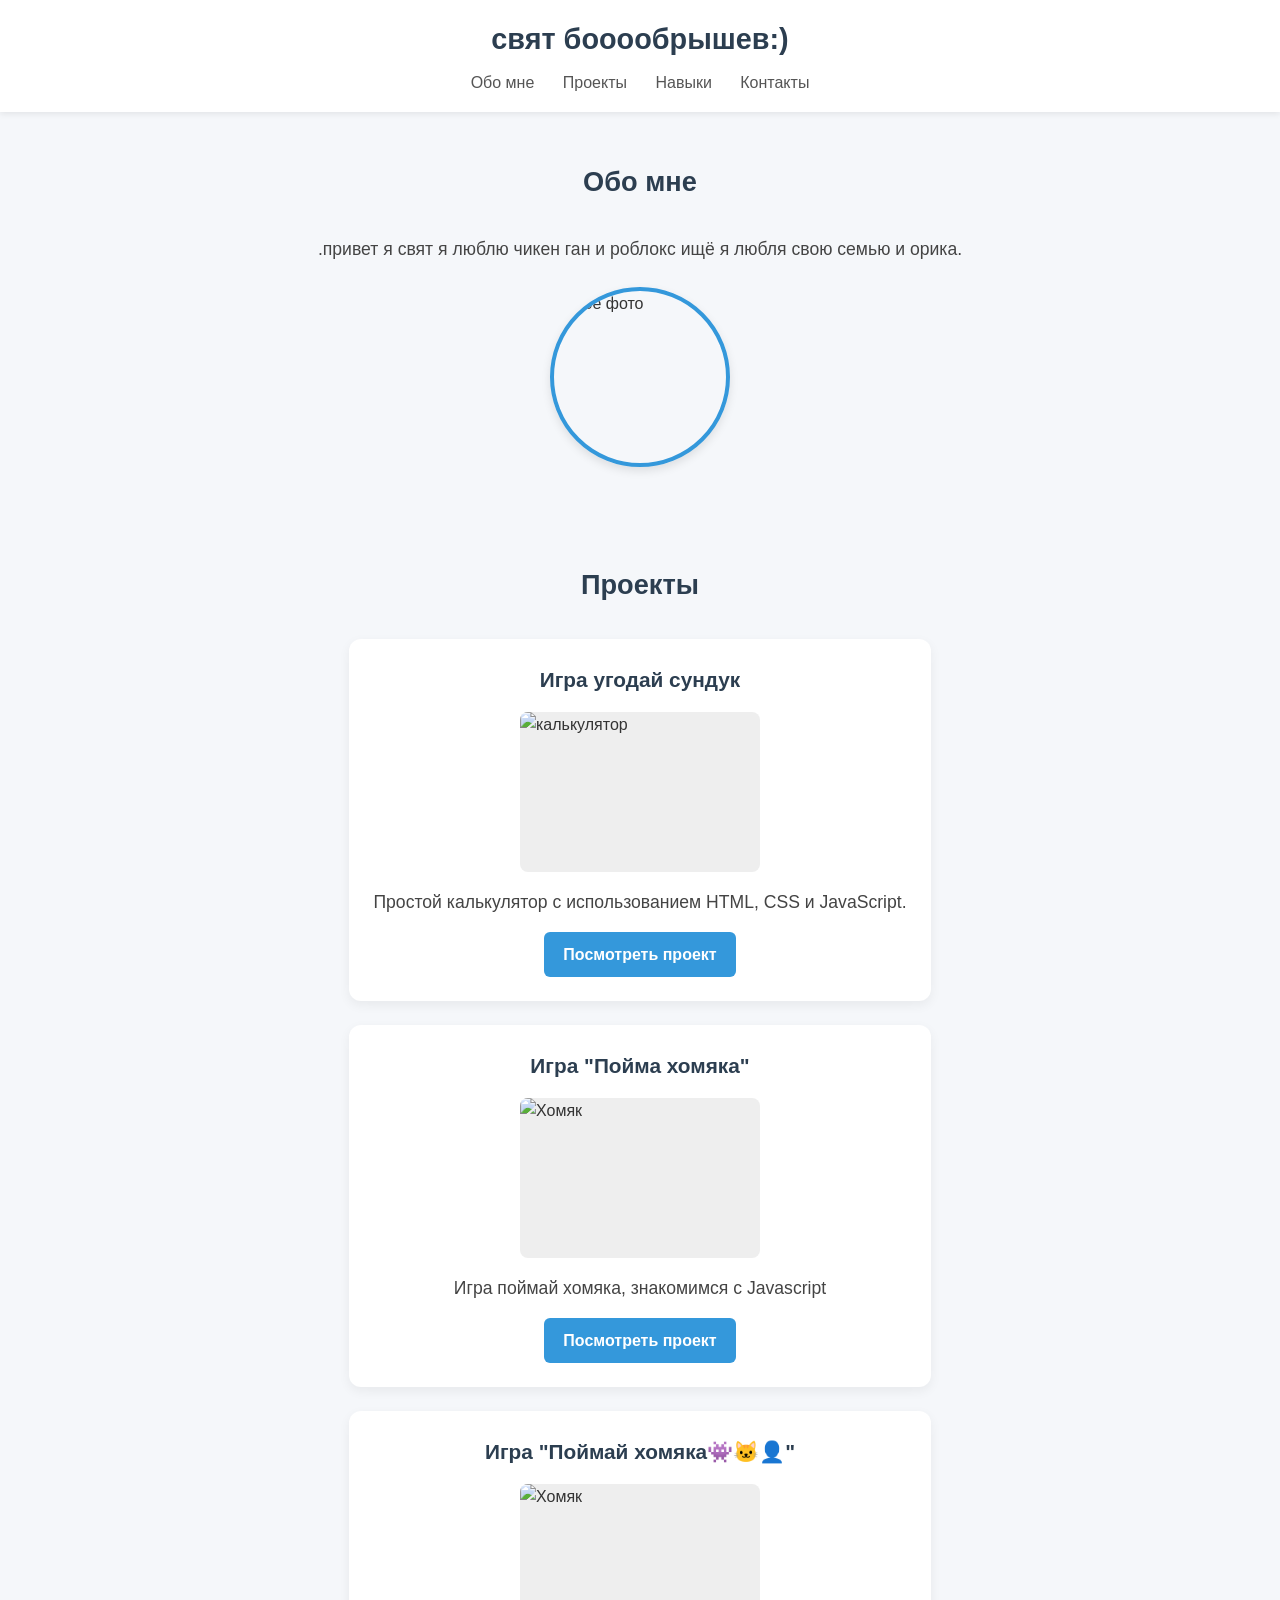
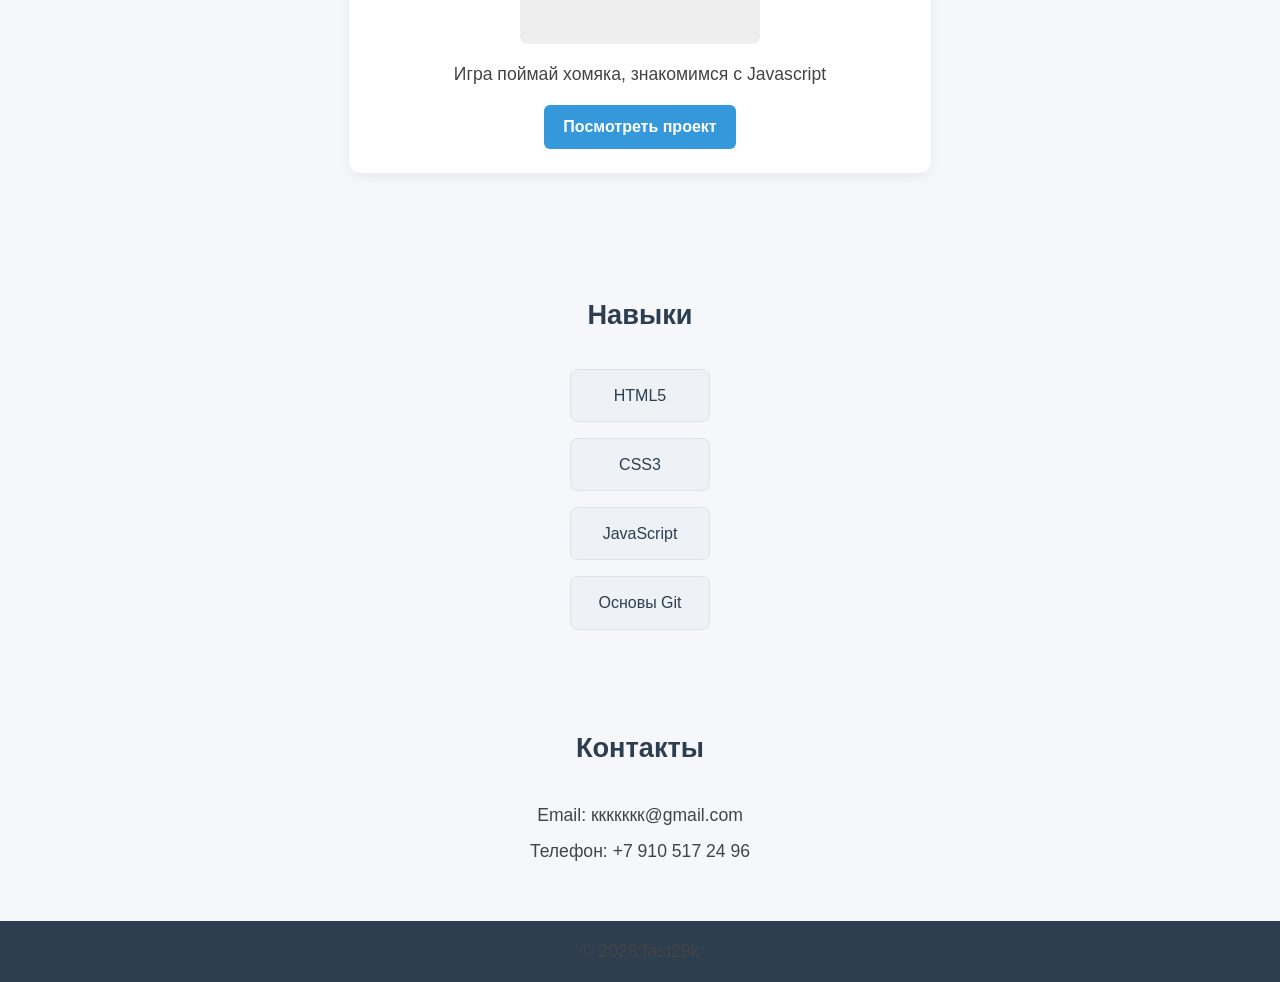
==== index.html @ ad573715 "Add files via upload" ====
<!DOCTYPE html>
<html lang="ru">
<head>
    <meta charset="UTF-8">
    <meta name="viewport" content="width=device-width, initial-scale=1.0">
    <title>Моё портфолио</title>
    <link rel="stylesheet" href="style.css">
</head>
<body>
    <header>
        <h1>свят бооообрышев:) </h1>
        <nav>
            <ul>
                <li><a href="#about">Обо мне</a></li>
                <li><a href="#projects">Проекты</a></li>
                <li><a href="#skills">Навыки</a></li>
                <li><a href="#contact">Контакты</a></li>
            </ul>
        </nav>
    </header>

    <section id="about">
        <h2>Обо мне</h2>
        <p>.привет я свят я люблю чикен ган и роблокс ищё я любля свою семью и орика.</p>
        <img src="photo.jpg" alt="Моё фото" class="profile-photo">
    </section>

    <section id="projects">
        <h2>Проекты</h2>
        <div class="project">
            <h3>Игра угодай сундук</h3>
            <img src="53800221.webp" alt="калькулятор">
            <p>Простой калькулятор с использованием HTML, CSS и JavaScript.</p>
            <a href="chest/index.html" class="project-link">Посмотреть проект</a>
        </div>
        <div class="project">
            <h3>Игра "Пойма хомяка"</h3>
            <img src="img/" alt="Хомяк">
            <p>Игра поймай хомяка, знакомимся с Javascript</p>
            <a href="xomyk/index.html" class="project-link">Посмотреть проект</a>
        </div>
                <div class="project">
            <h3>Игра "Поймай хомяка👾🐱‍👤"</h3>
            <img src="" alt="Хомяк">
            <p>Игра поймай хомяка, знакомимся с Javascript</p>
            <a href="xomyk/index.html" class="project-link">Посмотреть проект</a>
        </div>
    </section>

    <section id="skills">
        <h2>Навыки</h2>
        <ul>
            <li>HTML5</li>
            <li>CSS3</li>
            <li>JavaScript</li>
            <li>Основы Git</li>
        </ul>
    </section>

    <section id="contact">
        <h2>Контакты</h2>
        <p>Email: ккккккк@gmail.com</p>
        <p>Телефон: +7 910 517 24 96</p>
    </section>

    <footer>
        <p>&copy; 2026 fast29k</p>
    </footer>

    <script src="script.js"></script>
</body>
</html>
---- style.css ----
/* Общие настройки */
* {
  box-sizing: border-box;
  margin: 0;
  padding: 0;
}

body {
  font-family: 'Segoe UI', Tahoma, Geneva, Verdana, sans-serif;
  line-height: 1.6;
  color: #333;
  background-color: #f5f7fa;
  display: flex;
  flex-direction: column;
  min-height: 100vh;
}

/* Шапка */
header {
  background-color: #ffffff;
  padding: 1rem 0;
  box-shadow: 0 2px 6px rgba(0, 0, 0, 0.08);
  position: sticky;
  top: 0;
  z-index: 1000;
}

header h1 {
  text-align: center;
  font-size: 1.8rem;
  color: #2c3e50;
  margin-bottom: 0.5rem;
}

nav ul {
  list-style: none;
  text-align: center;
  padding: 0;
  margin: 0;
}

nav ul li {
  display: inline;
  margin: 0 12px;
}

nav a {
  text-decoration: none;
  color: #555;
  font-weight: 500;
  transition: color 0.3s ease;
}

nav a:hover {
  color: #3498db;
}

/* Секции */
section {
  padding: 3rem 1rem;
  max-width: 900px;
  margin: 0 auto;
}

h2 {
  text-align: center;
  color: #2c3e50;
  margin-bottom: 2rem;
  font-size: 1.7rem;
}

p {
  font-size: 1.1rem;
  color: #444;
}

/* Блок «Обо мне» */
#about .profile-photo {
  display: block;
  width: 180px;
  height: 180px;
  border-radius: 50%;
  object-fit: cover;
  margin: 1.5rem auto 0;
  border: 4px solid #3498db;
  box-shadow: 0 4px 10px rgba(0, 0, 0, 0.1);
}

/* Проекты */
.project {
  background: #ffffff;
  border-radius: 12px;
  padding: 1.5rem;
  margin-bottom: 1.5rem;
  box-shadow: 0 4px 12px rgba(0, 0, 0, 0.06);
  display: flex;
  flex-direction: column;
  align-items: center;
  gap: 1rem;
}

.project img {
  width: 240px;
  height: 160px;
  object-fit: contain;
  border-radius: 8px;
  background: #eee;
}

.project h3 {
  color: #2c3e50;
  font-size: 1.3rem;
}

.project-link {
  display: inline-block;
  padding: 0.6rem 1.2rem;
  background-color: #3498db;
  color: white;
  text-decoration: none;
  border-radius: 6px;
  font-weight: 600;
  transition: background 0.3s ease, transform 0.2s ease;
}

.project-link:hover {
  background-color: #2980b9;
  transform: translateY(-2px);
}

/* Навыки */
#skills ul {
  list-style: none;
  display: grid;
  grid-template-columns: repeat(auto-fit, minmax(140px, 1fr));
  gap: 1rem;
  justify-content: center;
}

#skills li {
  background: #eef2f7;
  padding: 0.8rem 1rem;
  border-radius: 8px;
  text-align: center;
  color: #2c3e50;
  font-weight: 500;
  border: 1px solid #dbe4ec;
}

/* Контакты */
#contact p {
  text-align: center;
  font-size: 1.1rem;
  margin: 0.5rem 0;
}

/* Подвал */
footer {
  background-color: #2c3e50;
  color: #ecf0f1;
  text-align: center;
  padding: 1rem;
  margin-top: auto;
  font-size: 0.95rem;
}

/* Адаптивность для мобильных */
@media (max-width: 600px) {
  header h1 {
    font-size: 1.4rem;
  }

  nav ul li {
    display: block;
    margin: 8px 0;
  }

  section {
    padding: 2rem 1rem;
  }
}
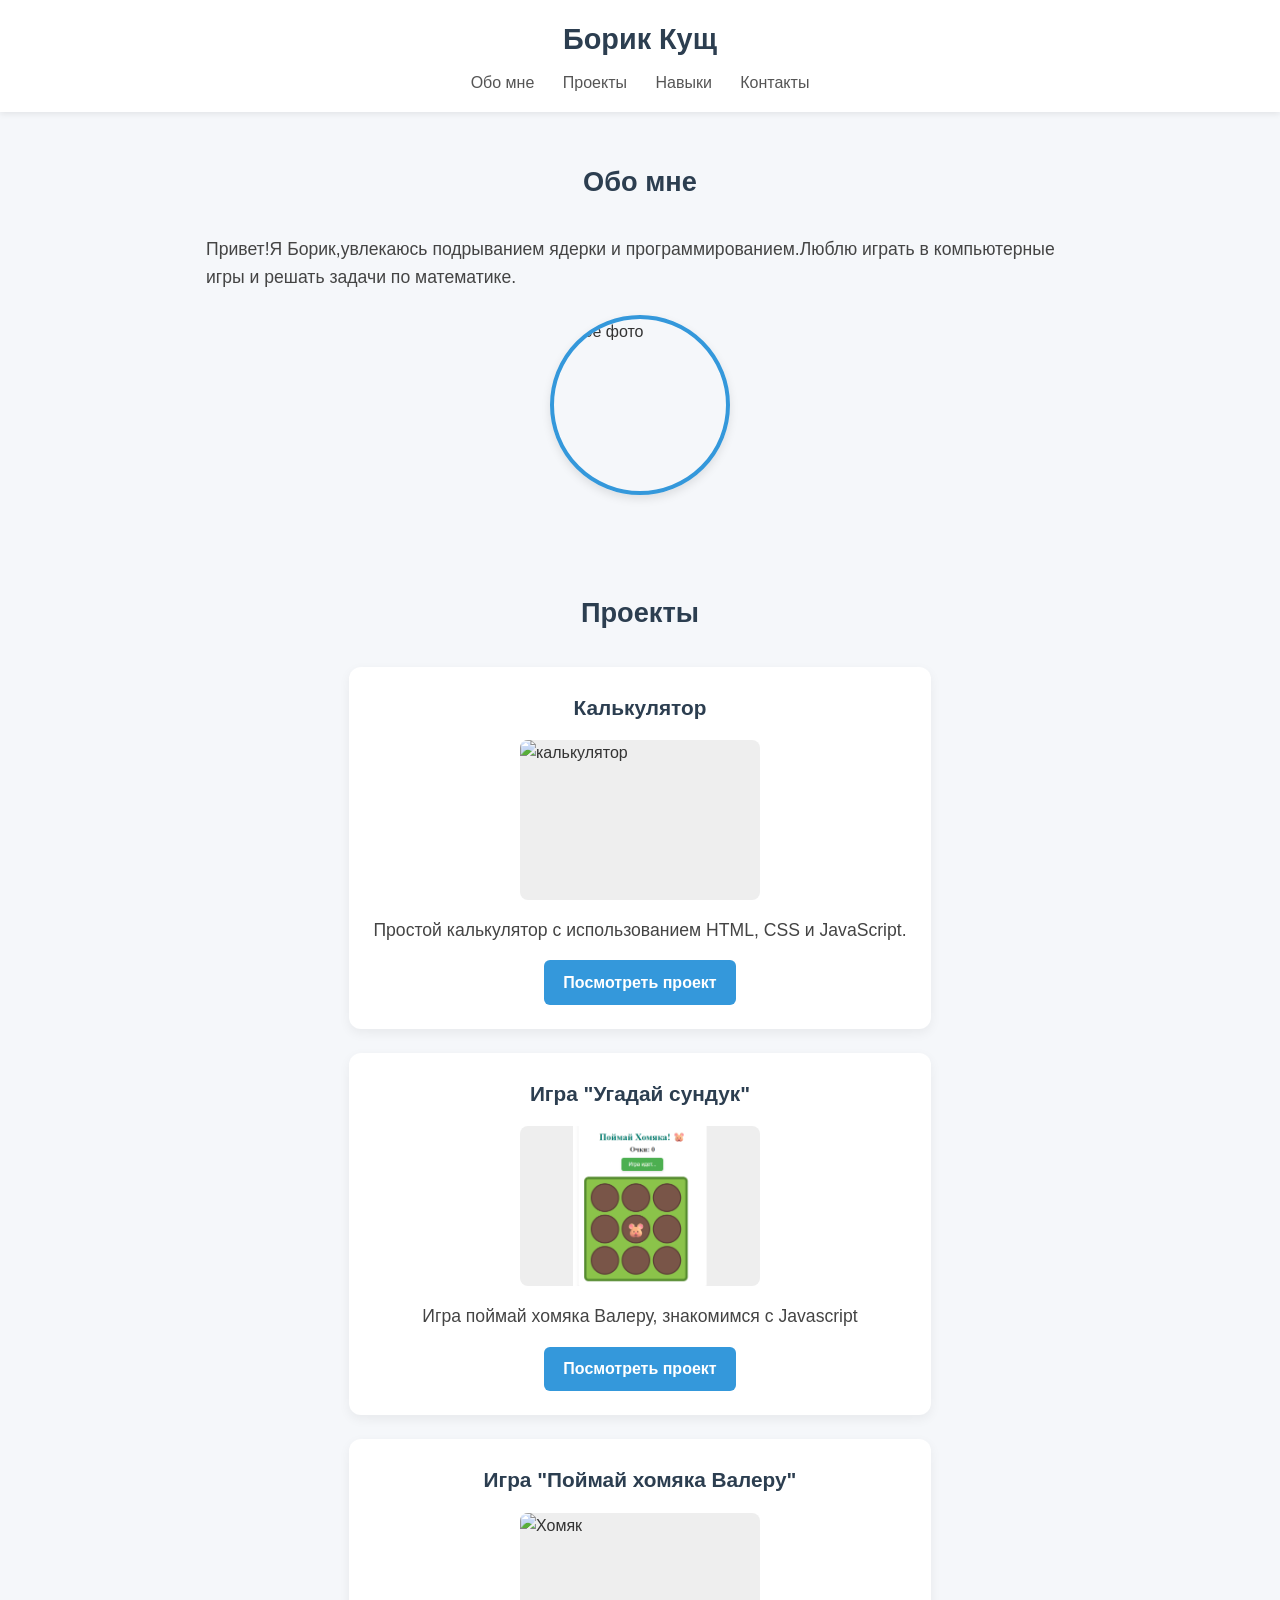
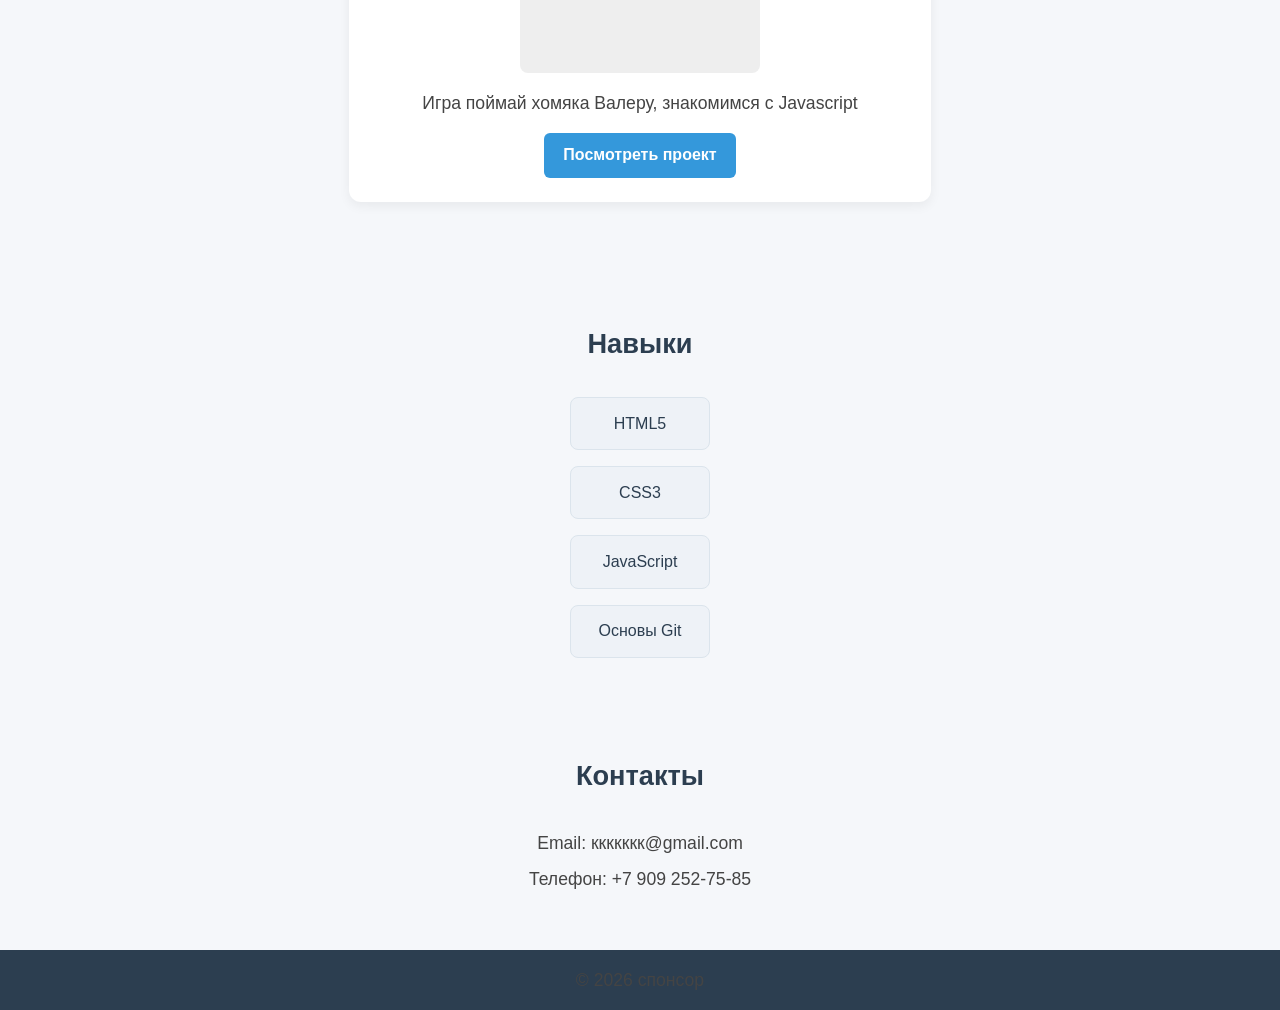
==== commit ded6daf9: "Add files via upload" ====
--- a/index.html
+++ b/index.html
@@ -8,7 +8,7 @@
 </head>
 <body>
     <header>
-        <h1>свят бооообрышев:) </h1>
+        <h1>Борик Кущ </h1>
         <nav>
             <ul>
                 <li><a href="#about">Обо мне</a></li>
@@ -21,28 +21,29 @@
 
     <section id="about">
         <h2>Обо мне</h2>
-        <p>.привет я свят я люблю чикен ган и роблокс ищё я любля свою семью и орика.</p>
+        <p>Привет!Я Борик,увлекаюсь подрыванием ядерки и программированием.Люблю играть в компьютерные игры и решать задачи по математике.</p>
         <img src="photo.jpg" alt="Моё фото" class="profile-photo">
     </section>
 
     <section id="projects">
         <h2>Проекты</h2>
         <div class="project">
-            <h3>Игра угодай сундук</h3>
+            <h3>Калькулятор</h3>
             <img src="53800221.webp" alt="калькулятор">
             <p>Простой калькулятор с использованием HTML, CSS и JavaScript.</p>
+            <a href="calculator.html" class="project-link">Посмотреть проект</a>
+        </div>
+        <div class="project">
+            <h3>Игра "Угадай сундук"</h3>
+            <img src="img/xomyk.png" alt="Хомяк">
+            <p>Игра поймай хомяка Валеру, знакомимся с Javascript</p>
             <a href="chest/index.html" class="project-link">Посмотреть проект</a>
         </div>
-        <div class="project">
-            <h3>Игра "Пойма хомяка"</h3>
-            <img src="img/" alt="Хомяк">
-            <p>Игра поймай хомяка, знакомимся с Javascript</p>
-            <a href="xomyk/index.html" class="project-link">Посмотреть проект</a>
-        </div>
-                <div class="project">
-            <h3>Игра "Поймай хомяка👾🐱‍👤"</h3>
-            <img src="" alt="Хомяк">
-            <p>Игра поймай хомяка, знакомимся с Javascript</p>
+        
+       <div class="project">
+            <h3>Игра "Поймай хомяка Валеру"</h3>
+            <img src="img/..." alt="Хомяк">
+            <p>Игра поймай хомяка Валеру, знакомимся с Javascript</p>
             <a href="xomyk/index.html" class="project-link">Посмотреть проект</a>
         </div>
     </section>
@@ -60,11 +61,11 @@
     <section id="contact">
         <h2>Контакты</h2>
         <p>Email: ккккккк@gmail.com</p>
-        <p>Телефон: +7 910 517 24 96</p>
+        <p>Телефон: +7 909 252-75-85</p>
     </section>
 
     <footer>
-        <p>&copy; 2026 fast29k</p>
+        <p>&copy; 2026 спонсор</p>
     </footer>
 
     <script src="script.js"></script>
